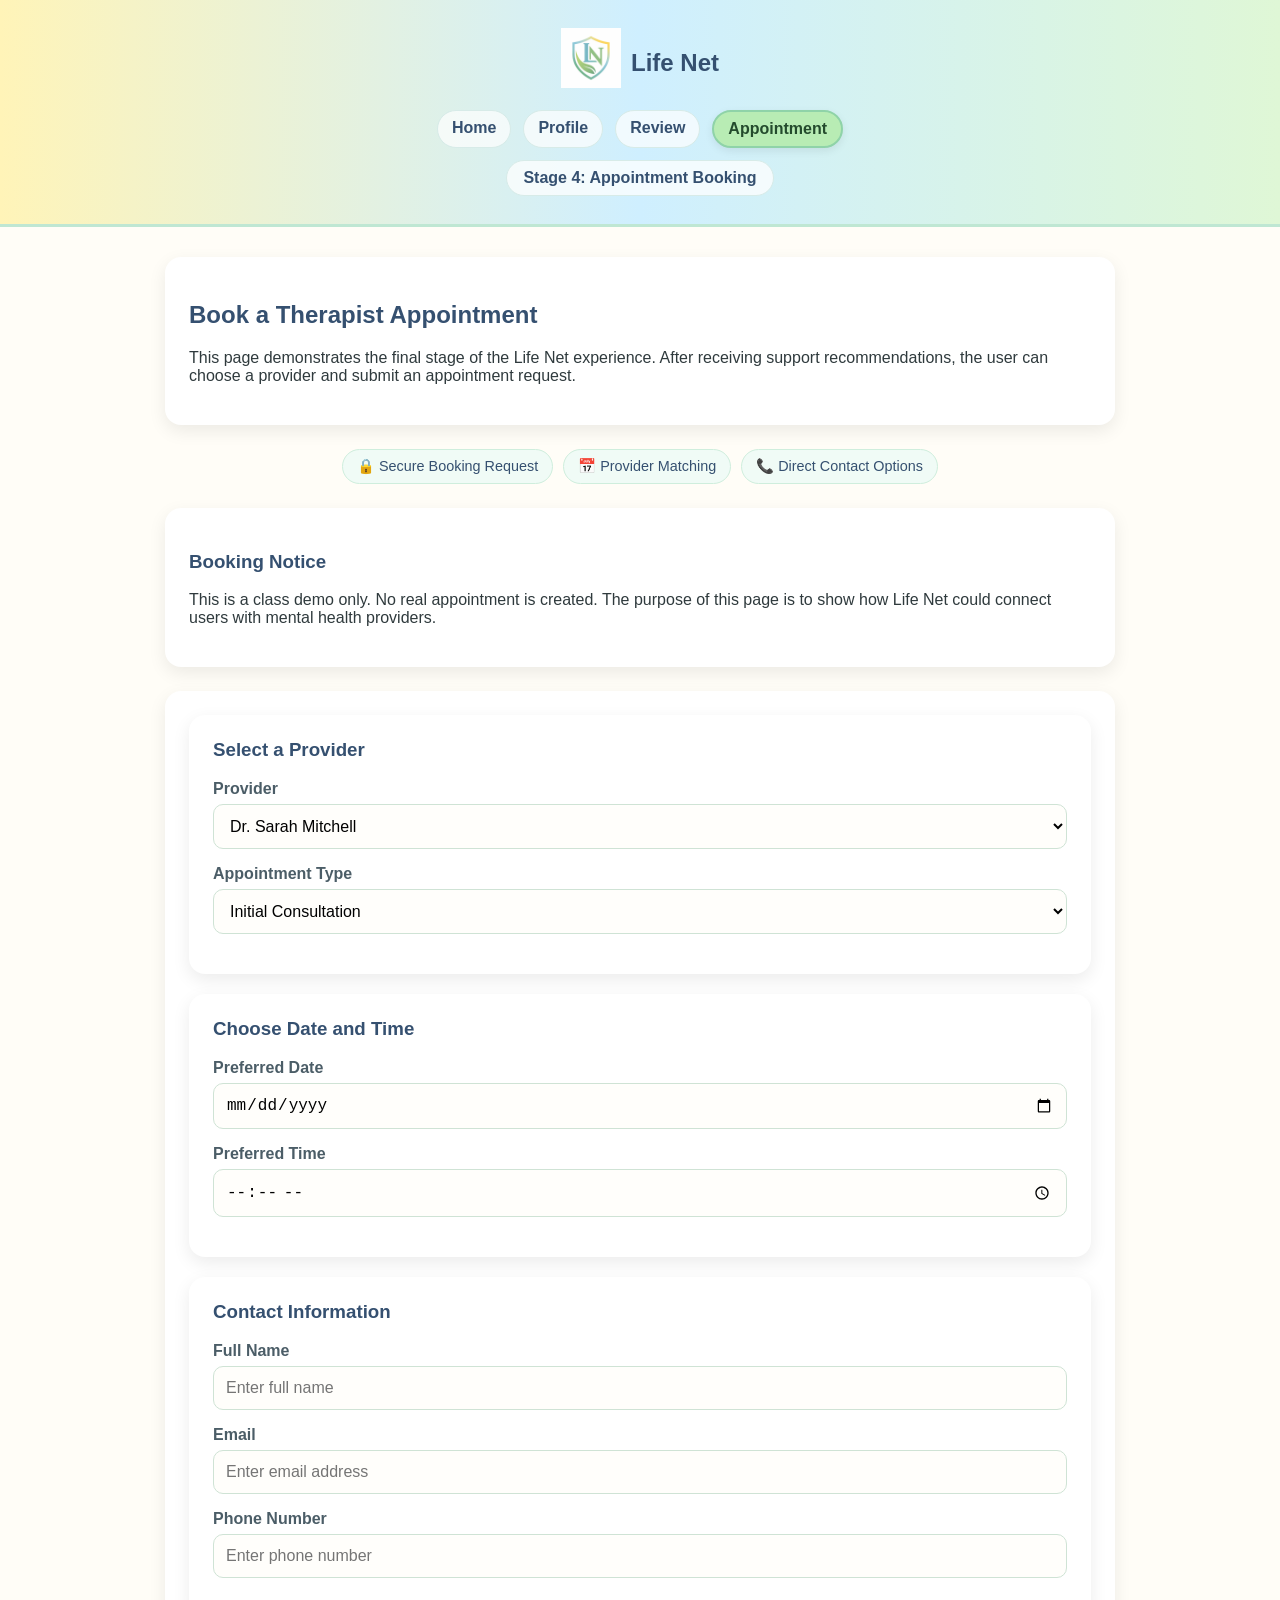
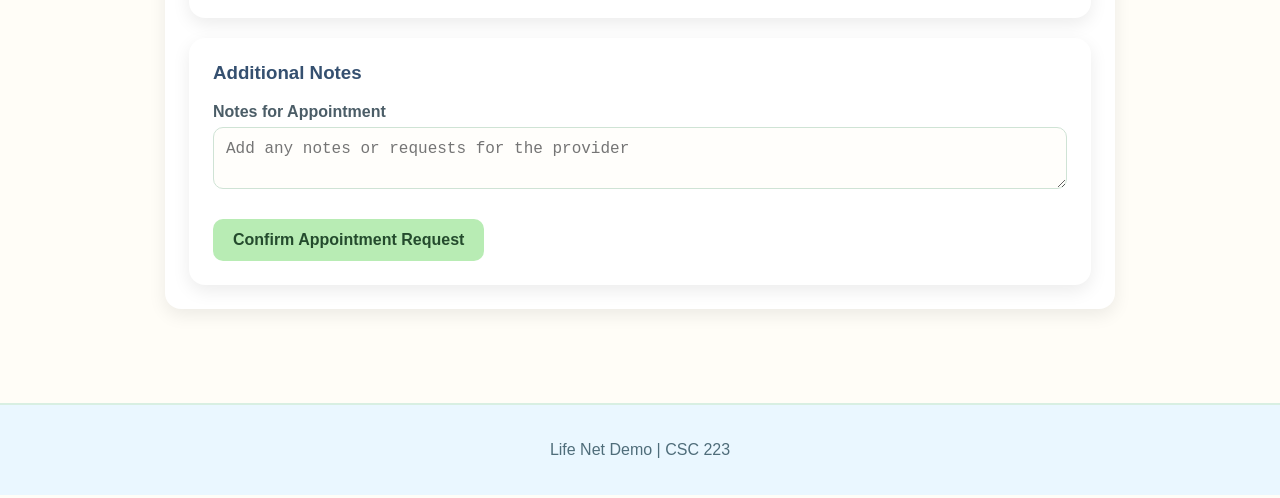
==== appointment.html @ 29722275 "Add files via upload" ====
<!DOCTYPE html>
<html lang="en">
<head>
  <meta charset="UTF-8">
  <meta name="viewport" content="width=device-width, initial-scale=1.0">
  <title>Life Net | Appointment Booking</title>
  <link rel="stylesheet" href="style.css">
</head>
<body>

<header>
  <div class="container app-header">
    <div class="logo-area">
      <img src="logo.png" alt="Life Net Logo" class="logo-img">
      <h1>Life Net</h1>
    </div>

   <nav class="top-nav">
  <a href="index.html">Home</a>
  <a href="profile.html">Profile</a>
  <a href="review.html">Review</a>
  <a href="appointment.html" class="active-tab">Appointment</a>
</nav>

    <div class="nav-area">
      <p>Stage 4: Appointment Booking</p>
    </div>
  </div>
</header>

<main class="container">

  <section class="welcome">
    <h2>Book a Therapist Appointment</h2>
    <p>
      This page demonstrates the final stage of the Life Net experience. After
      receiving support recommendations, the user can choose a provider and submit
      an appointment request.
    </p>
  </section>

<div class="security-badges">
  <div class="badge">🔒 Secure Booking Request</div>
  <div class="badge">📅 Provider Matching</div>
  <div class="badge">📞 Direct Contact Options</div>
</div>


  <div class="info-box">
    <h3>Booking Notice</h3>
    <p>
      This is a class demo only. No real appointment is created. The purpose of
      this page is to show how Life Net could connect users with mental health providers.
    </p>
  </div>

  <form class="intake-form">

    <div class="form-card">
      <h3>Select a Provider</h3>

      <label for="provider">Provider</label>
      <select id="provider">
        <option>Dr. Sarah Mitchell</option>
        <option>MindCare Wellness Center</option>
        <option>Green Path Counseling</option>
      </select>

      <label for="appointmentType">Appointment Type</label>
      <select id="appointmentType">
        <option>Initial Consultation</option>
        <option>Follow-Up Session</option>
        <option>Virtual Therapy Session</option>
      </select>
    </div>

    <div class="form-card">
      <h3>Choose Date and Time</h3>

      <label for="date">Preferred Date</label>
      <input type="date" id="date">

      <label for="time">Preferred Time</label>
      <input type="time" id="time">
    </div>

    <div class="form-card">
      <h3>Contact Information</h3>

      <label for="fullName">Full Name</label>
      <input type="text" id="fullName" placeholder="Enter full name">

      <label for="email">Email</label>
      <input type="email" id="email" placeholder="Enter email address">

      <label for="phone">Phone Number</label>
      <input type="tel" id="phone" placeholder="Enter phone number">
    </div>

    <div class="form-card">
      <h3>Additional Notes</h3>

      <label for="notes">Notes for Appointment</label>
      <textarea id="notes" placeholder="Add any notes or requests for the provider"></textarea>

      <button type="button" onclick="appointmentAlert()">Confirm Appointment Request</button>
    </div>

  </form>

</main>

<footer>
  <p>Life Net Demo | CSC 223</p>
</footer>

<script src="script.js"></script>
</body>
</html>
---- style.css ----
body {
  font-family: Arial, sans-serif;
  margin: 0;
  background: #fffdf7;
  color: #2f3a3d;
}

.container {
  width: 90%;
  max-width: 950px;
  margin: auto;
}

header {
  background: linear-gradient(to right, #fff4b8, #cfefff, #dff7d6);
  padding: 28px 20px;
  text-align: center;
  border-bottom: 3px solid #bfe7d3;
}

header h1 {
  margin: 0;
  font-size: 2.2rem;
  color: #355070;
}

header p {
  margin-top: 8px;
  color: #4f6d7a;
  font-size: 1rem;
}

main {
  padding: 30px 0;
}

h2, h3 {
  color: #355070;
}
.header-box {
  display: flex;
  flex-direction: column;
  align-items: center;
}

.logo-img {
  width: 90px;
  height: auto;
  margin-bottom: 10px;
}

.welcome,
form,
.chat-window,
.next-step,
.info-box {
  background: white;
  border-radius: 16px;
  padding: 24px;
  box-shadow: 0 6px 18px rgba(0, 0, 0, 0.08);
  margin-bottom: 24px;
}

.button,
button {
  display: inline-block;
  background: #b8ecb4;
  color: #244b2d;
  text-decoration: none;
  border: none;
  border-radius: 10px;
  padding: 12px 20px;
  font-size: 1rem;
  cursor: pointer;
  margin-top: 10px;
  font-weight: bold;
}

.button:hover,
button:hover {
  background: #a4e29f;
}

.chat-box {
  margin-top: 30px;
}

.chat-window {
  background: #f9fdff;
  border-left: 6px solid #bde7f7;
}

.bot {
  background: #eaf7ff;
  padding: 12px 14px;
  border-radius: 12px;
  margin-bottom: 12px;
  color: #305f72;
}

.user {
  background: #eefbe8;
  padding: 12px 14px;
  border-radius: 12px;
  margin-bottom: 12px;
  color: #3e6b43;
}

textarea,
input,
select {
  width: 100%;
  padding: 12px;
  margin-top: 6px;
  margin-bottom: 16px;
  border: 1px solid #cfe3d5;
  border-radius: 10px;
  font-size: 1rem;
  box-sizing: border-box;
  background: #fffefb;
}

label {
  font-weight: bold;
  color: #4b5d67;
}

footer {
  text-align: center;
  margin-top: 40px;
  padding: 20px;
  background: #eaf7ff;
  color: #4f6d7a;
  border-top: 2px solid #d8efe2;
}

.next-step p {
  margin-top: 0;
}

@media (max-width: 768px) {
  header h1 {
    font-size: 1.8rem;
  }

  .welcome,
  form,
  .chat-window,
  .next-step {
    padding: 18px;
  }
}
.header-row {
  display: flex;
  justify-content: space-between;
  align-items: center;
}

.logo-area {
  display: flex;
  align-items: center;
  gap: 10px;
}

.logo-img {
  width: 60px;
}

.logo-area h1 {
  font-size: 1.5rem;
  margin: 0;
}

.nav-area p {
  font-weight: bold;
  color: #355070;
}
.intake-form {
  display: grid;
  gap: 20px;
}

.form-card {
  background: white;
  border-radius: 16px;
  padding: 24px;
  box-shadow: 0 6px 18px rgba(0, 0, 0, 0.08);
}

.form-card h3 {
  margin-top: 0;
}
.review-grid {
  display: grid;
  gap: 20px;
  margin-bottom: 20px;
}

.provider-card {
  background: #f9fdff;
  border-left: 5px solid #bde7f7;
  padding: 12px;
  border-radius: 10px;
  margin-top: 12px;
}
.top-banner {
  background: #fff4b8;
  text-align: center;
  padding: 10px;
  font-size: 0.95rem;
  color: #5c5a2e;
  border-bottom: 1px solid #efe19c;
}
.app-header {
  display: flex;
  flex-direction: column;
  align-items: center;
  gap: 12px;
}

.top-nav {
  display: flex;
  gap: 12px;
  flex-wrap: wrap;
  justify-content: center;
}

.top-nav a {
  text-decoration: none;
  background: rgba(255, 255, 255, 0.7);
  color: #355070;
  padding: 8px 14px;
  border-radius: 999px;
  font-weight: bold;
  border: 1px solid #d7ebe8;
}

.top-nav a:hover {
  background: #ffffff;
}

.nav-area p {
  margin: 0;
  font-weight: bold;
  color: #355070;
}
.top-nav a.active-tab {
  background: #b8ecb4;
  color: #244b2d;
  border: 2px solid #8fd3a8;
  box-shadow: 0 3px 8px rgba(0, 0, 0, 0.08);
}
.nav-area p {
  margin: 0;
  font-weight: bold;
  color: #355070;
  background: rgba(255, 255, 255, 0.75);
  padding: 8px 16px;
  border-radius: 999px;
  border: 1px solid #d7ebe8;
}
.security-badges {
  display: flex;
  justify-content: center;
  gap: 10px;
  flex-wrap: wrap;
  margin: 15px 0 24px 0;
}

.badge {
  background: #f0fbf6;
  border: 1px solid #cfeedd;
  padding: 8px 14px;
  border-radius: 999px;
  font-size: 0.9rem;
  color: #355070;
}
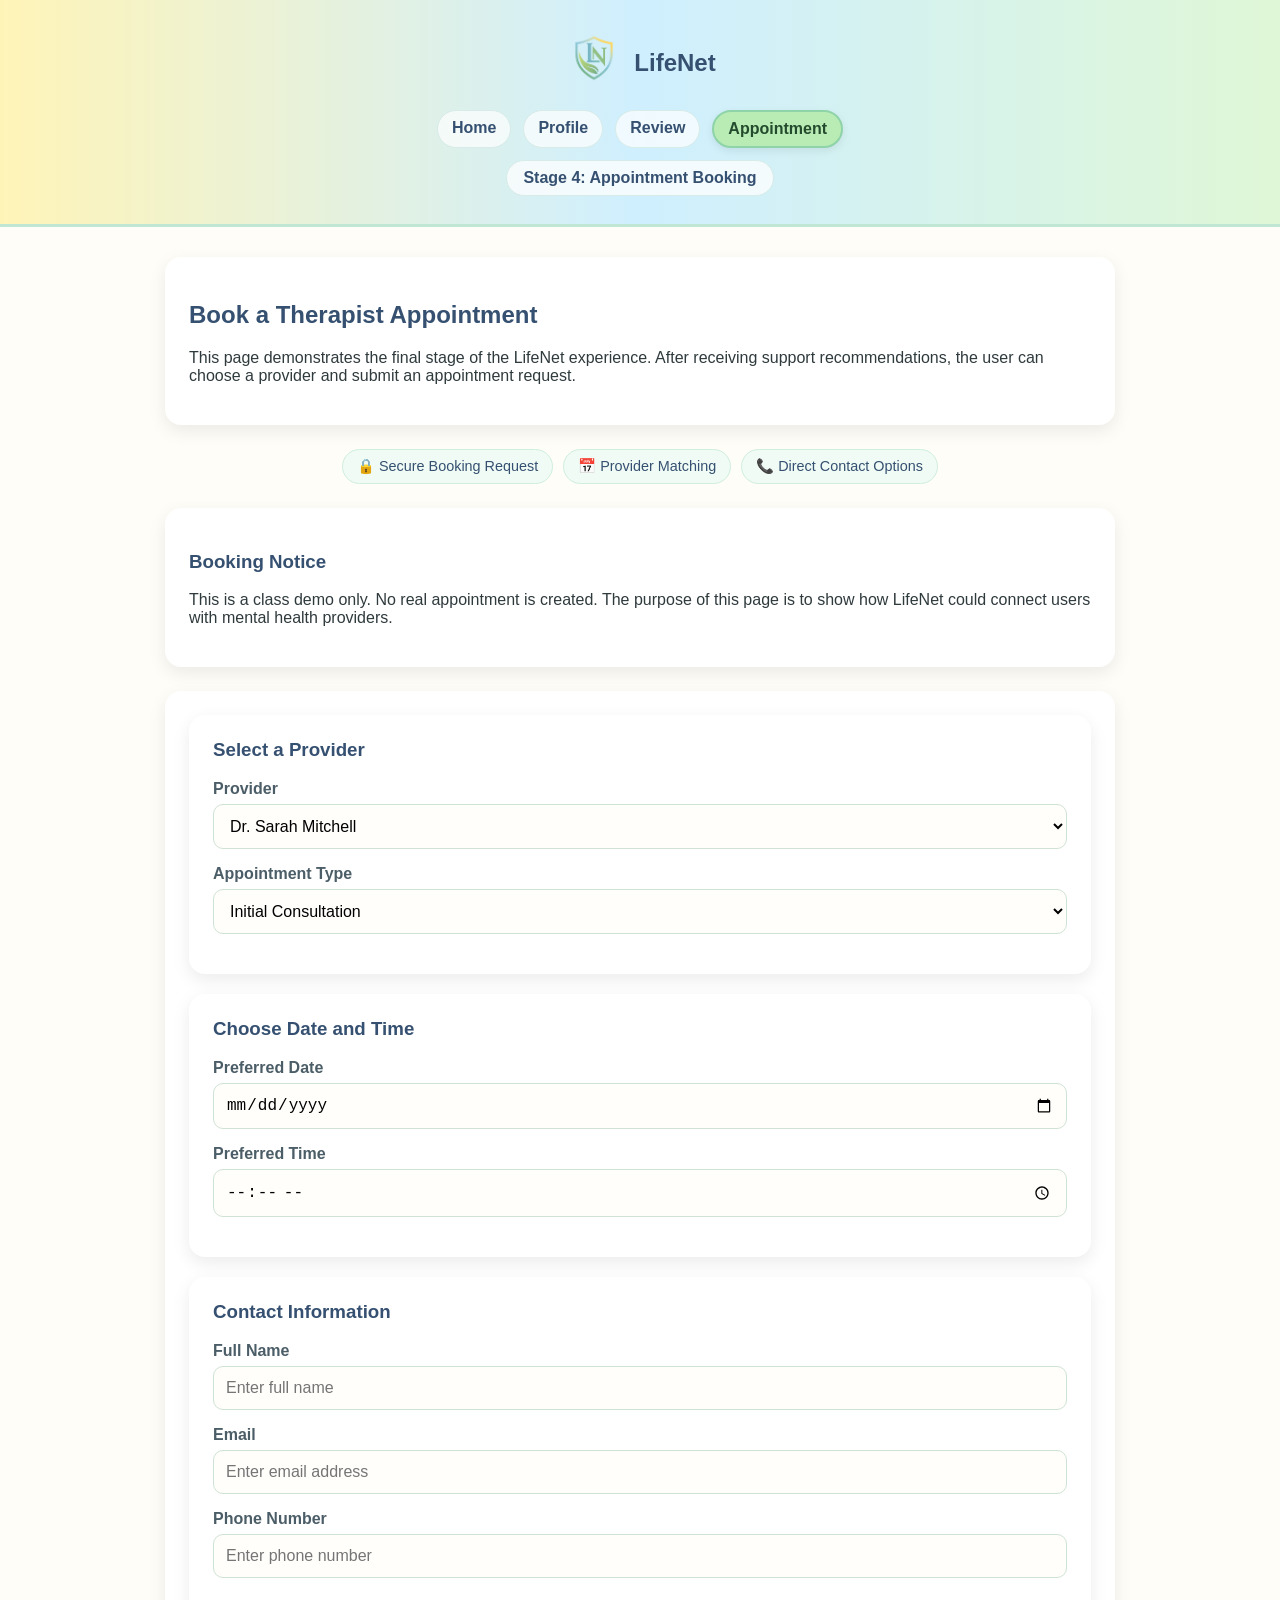
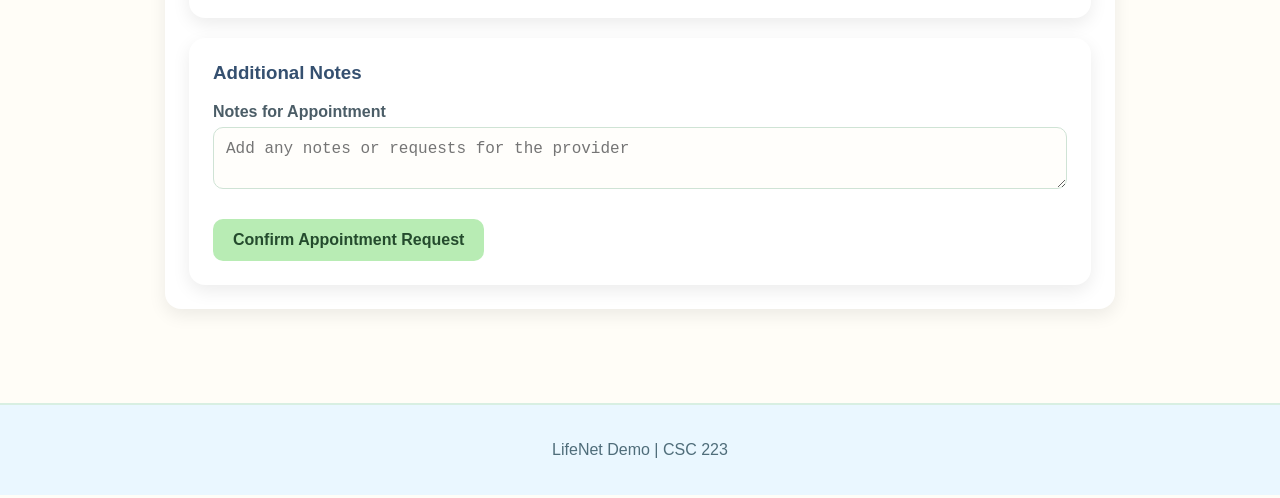
==== commit 8d821910: "Add files via upload" ====
--- a/appointment.html
+++ b/appointment.html
@@ -3,7 +3,7 @@
 <head>
   <meta charset="UTF-8">
   <meta name="viewport" content="width=device-width, initial-scale=1.0">
-  <title>Life Net | Appointment Booking</title>
+  <title>LifeNet | Appointment Booking</title>
   <link rel="stylesheet" href="style.css">
 </head>
 <body>
@@ -12,7 +12,7 @@
   <div class="container app-header">
     <div class="logo-area">
       <img src="logo.png" alt="Life Net Logo" class="logo-img">
-      <h1>Life Net</h1>
+      <h1>LifeNet</h1>
     </div>
 
    <nav class="top-nav">
@@ -33,7 +33,7 @@
   <section class="welcome">
     <h2>Book a Therapist Appointment</h2>
     <p>
-      This page demonstrates the final stage of the Life Net experience. After
+      This page demonstrates the final stage of the LifeNet experience. After
       receiving support recommendations, the user can choose a provider and submit
       an appointment request.
     </p>
@@ -50,7 +50,7 @@
     <h3>Booking Notice</h3>
     <p>
       This is a class demo only. No real appointment is created. The purpose of
-      this page is to show how Life Net could connect users with mental health providers.
+      this page is to show how LifeNet could connect users with mental health providers.
     </p>
   </div>
 
@@ -111,9 +111,9 @@
 </main>
 
 <footer>
-  <p>Life Net Demo | CSC 223</p>
+  <p>LifeNet Demo | CSC 223</p>
 </footer>
 
 <script src="script.js"></script>
 </body>
-</html>+</html>
